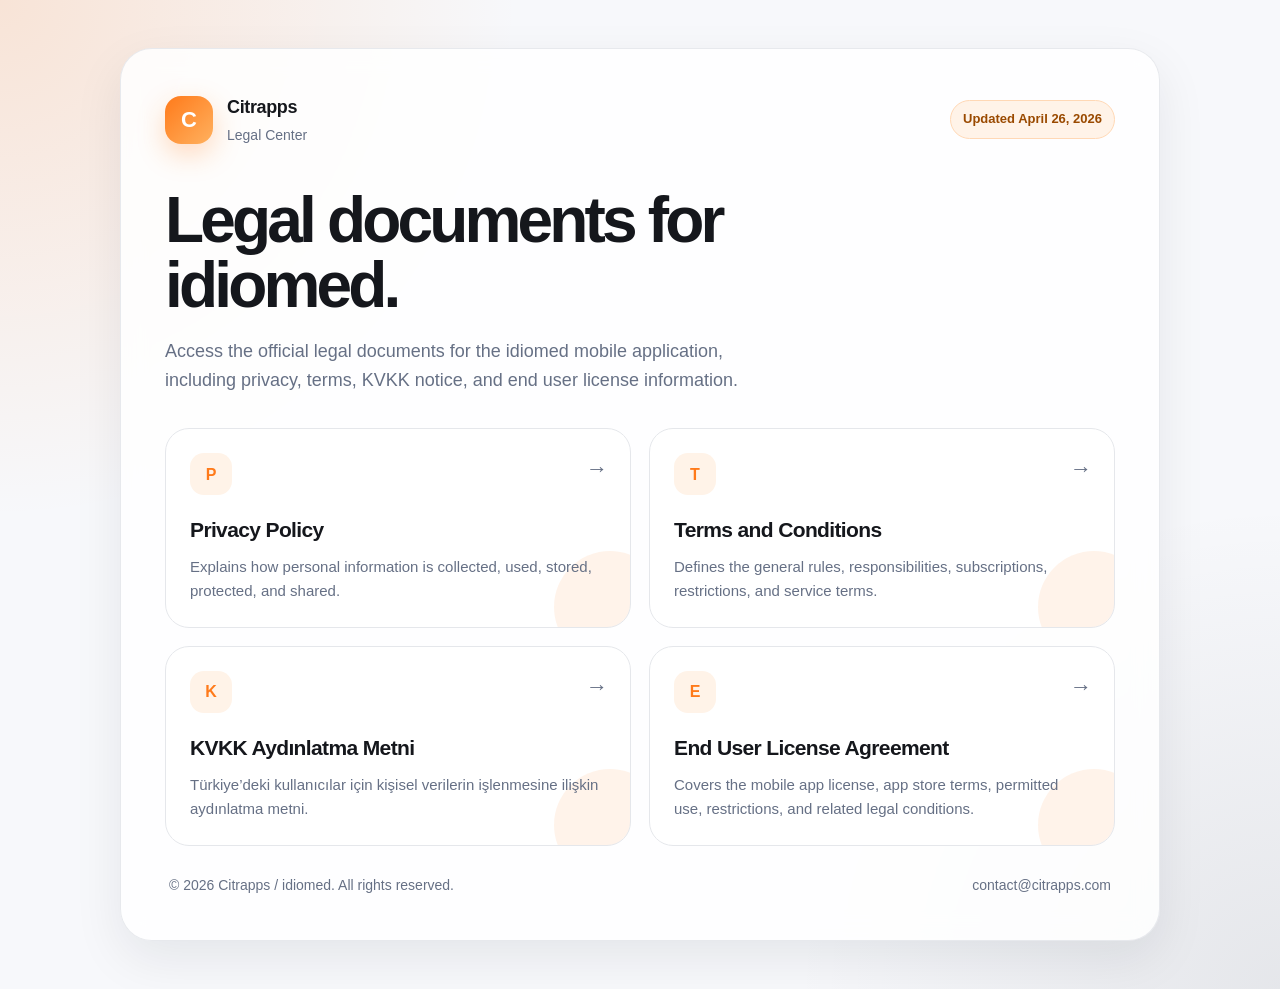
==== index.html @ bafe0f24 "Update index.html" ====
<!DOCTYPE html>
<html lang="tr">
<head>
  <meta charset="UTF-8" />
  <meta name="viewport" content="width=device-width, initial-scale=1.0" />
  <title>Citrapps Legal Center</title>

  <style>
    :root {
      --bg: #f7f8fb;
      --bg-soft: #ffffff;
      --text: #15171c;
      --muted: #667085;
      --border: #e5e7eb;
      --orange: #ff7a1a;
      --orange-soft: #fff3e8;
      --shadow: 0 18px 50px rgba(15, 23, 42, 0.08);
      --radius: 24px;
    }

    * {
      box-sizing: border-box;
    }

    body {
      margin: 0;
      font-family: Inter, -apple-system, BlinkMacSystemFont, "Segoe UI", Arial, sans-serif;
      background:
        radial-gradient(circle at top left, rgba(255, 122, 26, 0.16), transparent 32%),
        radial-gradient(circle at bottom right, rgba(17, 24, 39, 0.08), transparent 30%),
        var(--bg);
      color: var(--text);
      line-height: 1.6;
    }

    .page {
      min-height: 100vh;
      display: flex;
      align-items: center;
      justify-content: center;
      padding: 48px 20px;
    }

    .shell {
      width: 100%;
      max-width: 1040px;
    }

    .hero {
      background: rgba(255, 255, 255, 0.86);
      border: 1px solid rgba(229, 231, 235, 0.9);
      border-radius: 32px;
      padding: 44px;
      box-shadow: var(--shadow);
      backdrop-filter: blur(12px);
    }

    .topbar {
      display: flex;
      align-items: center;
      justify-content: space-between;
      gap: 16px;
      margin-bottom: 42px;
    }

    .brand {
      display: flex;
      align-items: center;
      gap: 14px;
    }

    .logo {
      width: 48px;
      height: 48px;
      border-radius: 16px;
      background: linear-gradient(135deg, #ff7a1a, #ffb15f);
      display: flex;
      align-items: center;
      justify-content: center;
      color: white;
      font-weight: 800;
      font-size: 22px;
      box-shadow: 0 10px 28px rgba(255, 122, 26, 0.28);
    }

    .brand-text strong {
      display: block;
      font-size: 18px;
      letter-spacing: -0.02em;
    }

    .brand-text span {
      display: block;
      font-size: 14px;
      color: var(--muted);
      margin-top: 2px;
    }

    .badge {
      display: inline-flex;
      align-items: center;
      gap: 8px;
      border: 1px solid #ffd8b5;
      background: var(--orange-soft);
      color: #9a4a00;
      padding: 8px 12px;
      border-radius: 999px;
      font-size: 13px;
      font-weight: 600;
      white-space: nowrap;
    }

    .headline {
      max-width: 720px;
      margin-bottom: 34px;
    }

    .headline h1 {
      margin: 0;
      font-size: clamp(36px, 6vw, 64px);
      line-height: 1.02;
      letter-spacing: -0.06em;
    }

    .headline p {
      margin: 18px 0 0;
      color: var(--muted);
      font-size: 18px;
      max-width: 620px;
    }

    .documents {
      display: grid;
      grid-template-columns: repeat(2, minmax(0, 1fr));
      gap: 18px;
      margin-top: 28px;
    }

    .card {
      position: relative;
      display: block;
      min-height: 170px;
      padding: 24px;
      border: 1px solid var(--border);
      border-radius: var(--radius);
      background: var(--bg-soft);
      color: inherit;
      text-decoration: none;
      overflow: hidden;
      transition: transform 0.18s ease, box-shadow 0.18s ease, border-color 0.18s ease;
    }

    .card:hover {
      transform: translateY(-4px);
      box-shadow: 0 16px 38px rgba(15, 23, 42, 0.09);
      border-color: #ffc58f;
    }

    .card::after {
      content: "";
      position: absolute;
      right: -36px;
      bottom: -36px;
      width: 112px;
      height: 112px;
      border-radius: 999px;
      background: rgba(255, 122, 26, 0.09);
    }

    .card-label {
      display: inline-flex;
      align-items: center;
      justify-content: center;
      width: 42px;
      height: 42px;
      border-radius: 14px;
      background: var(--orange-soft);
      color: var(--orange);
      font-weight: 800;
      margin-bottom: 18px;
    }

    .card h2 {
      position: relative;
      margin: 0 0 8px;
      font-size: 21px;
      letter-spacing: -0.03em;
      z-index: 1;
    }

    .card p {
      position: relative;
      margin: 0;
      color: var(--muted);
      font-size: 15px;
      z-index: 1;
    }

    .arrow {
      position: absolute;
      right: 22px;
      top: 22px;
      color: var(--muted);
      font-size: 22px;
      transition: transform 0.18s ease, color 0.18s ease;
    }

    .card:hover .arrow {
      transform: translateX(3px);
      color: var(--orange);
    }

    .footer {
      display: flex;
      justify-content: space-between;
      gap: 16px;
      margin-top: 28px;
      color: var(--muted);
      font-size: 14px;
      padding: 0 4px;
    }

    .footer a {
      color: var(--muted);
      text-decoration: none;
    }

    .footer a:hover {
      color: var(--orange);
    }

    @media (max-width: 760px) {
      .page {
        padding: 24px 14px;
        align-items: flex-start;
      }

      .hero {
        padding: 28px 20px;
        border-radius: 24px;
      }

      .topbar {
        align-items: flex-start;
        flex-direction: column;
        margin-bottom: 34px;
      }

      .documents {
        grid-template-columns: 1fr;
      }

      .card {
        min-height: 150px;
      }

      .footer {
        flex-direction: column;
      }
    }
  </style>
</head>

<body>
  <main class="page">
    <section class="shell">
      <div class="hero">
        <header class="topbar">
          <div class="brand">
            <div class="logo">C</div>
            <div class="brand-text">
              <strong>Citrapps</strong>
              <span>Legal Center</span>
            </div>
          </div>

          <div class="badge">Updated April 26, 2026</div>
        </header>

        <section class="headline">
          <h1>Legal documents for idiomed.</h1>
          <p>
            Access the official legal documents for the idiomed mobile application,
            including privacy, terms, KVKK notice, and end user license information.
          </p>
        </section>

        <section class="documents" aria-label="Legal documents">
          <a class="card" href="privacy.html">
            <span class="arrow">→</span>
            <div class="card-label">P</div>
            <h2>Privacy Policy</h2>
            <p>
              Explains how personal information is collected, used, stored,
              protected, and shared.
            </p>
          </a>

          <a class="card" href="terms.html">
            <span class="arrow">→</span>
            <div class="card-label">T</div>
            <h2>Terms and Conditions</h2>
            <p>
              Defines the general rules, responsibilities, subscriptions,
              restrictions, and service terms.
            </p>
          </a>

          <a class="card" href="kvkk.html">
            <span class="arrow">→</span>
            <div class="card-label">K</div>
            <h2>KVKK Aydınlatma Metni</h2>
            <p>
              Türkiye’deki kullanıcılar için kişisel verilerin işlenmesine ilişkin
              aydınlatma metni.
            </p>
          </a>

          <a class="card" href="eula.html">
            <span class="arrow">→</span>
            <div class="card-label">E</div>
            <h2>End User License Agreement</h2>
            <p>
              Covers the mobile app license, app store terms, permitted use,
              restrictions, and related legal conditions.
            </p>
          </a>
        </section>

        <footer class="footer">
          <span>© 2026 Citrapps / idiomed. All rights reserved.</span>
          <a href="mailto:contact@citrapps.com">contact@citrapps.com</a>
        </footer>
      </div>
    </section>
  </main>
</body>
</html>
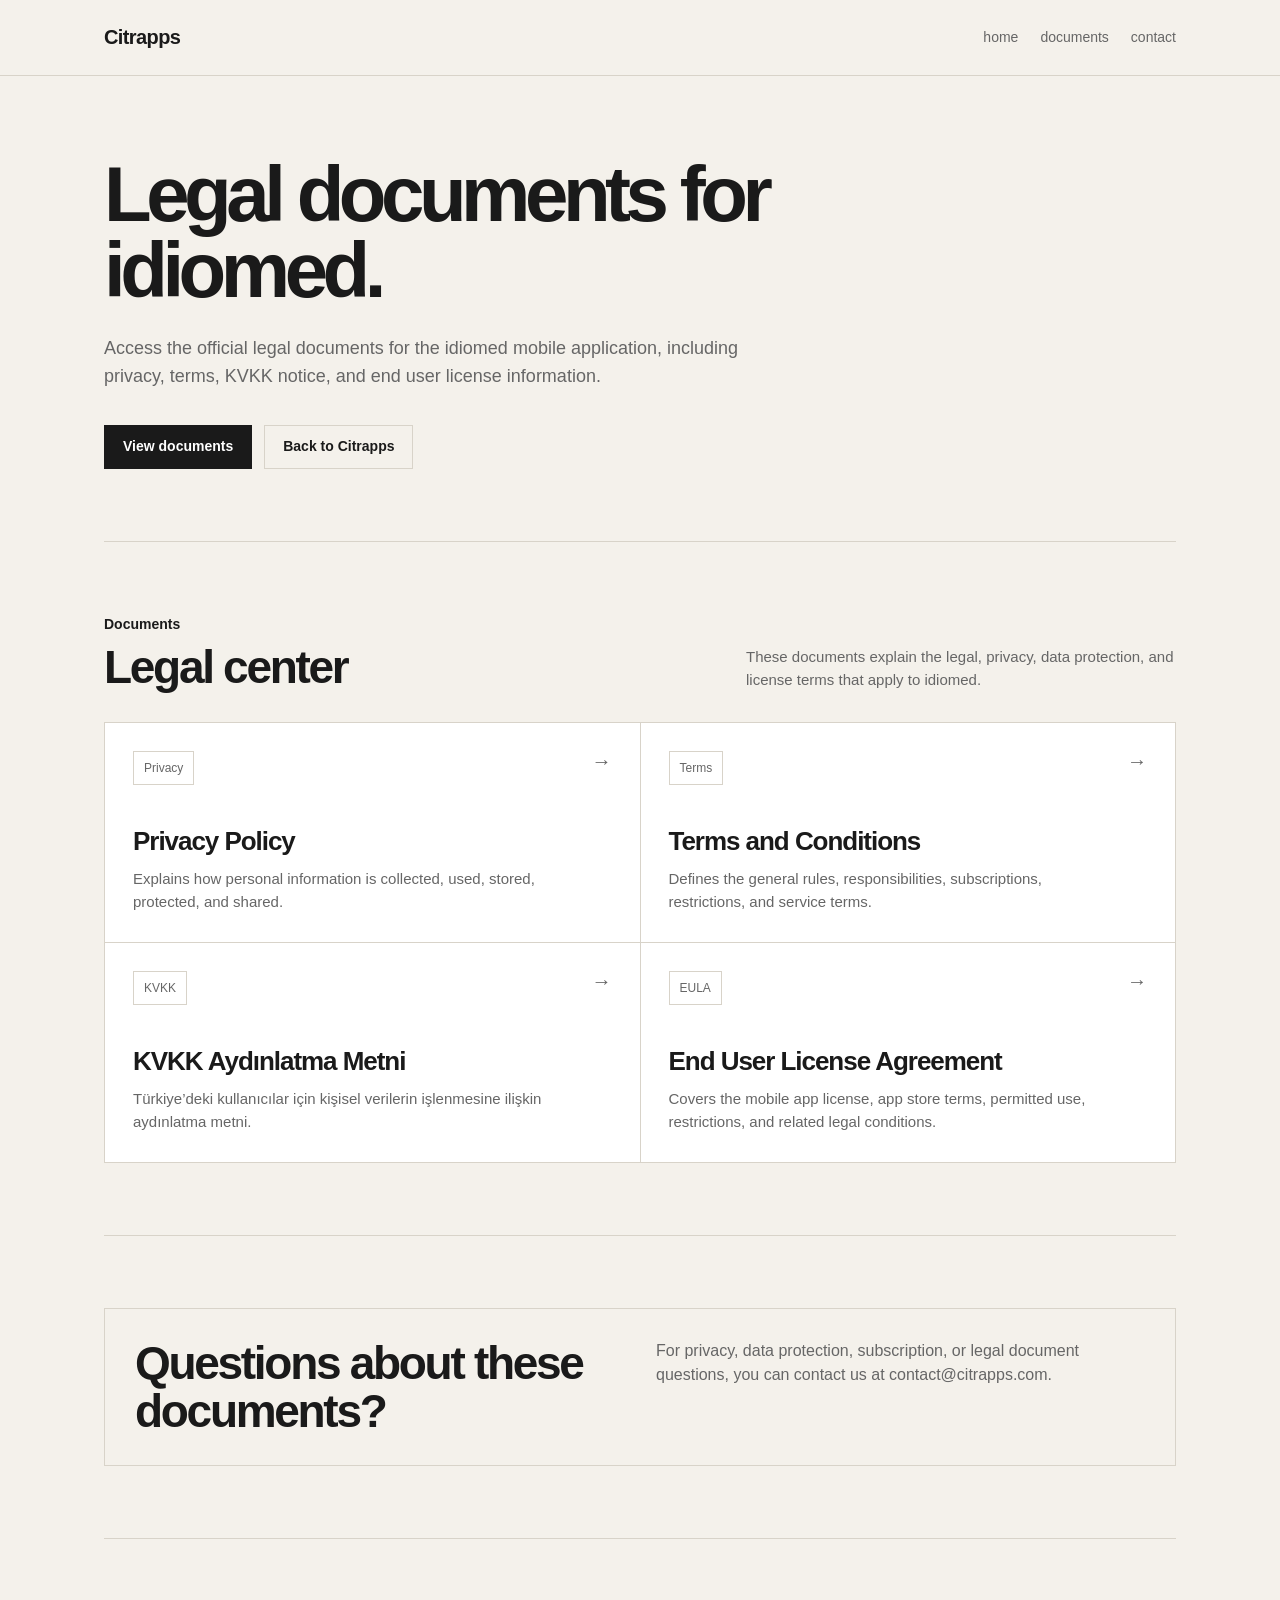
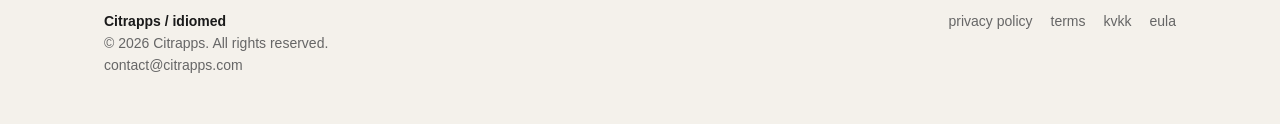
==== commit 6ad2af95: "Update index.html" ====
--- a/index.html
+++ b/index.html
@@ -3,336 +3,473 @@
 <head>
   <meta charset="UTF-8" />
   <meta name="viewport" content="width=device-width, initial-scale=1.0" />
+
   <title>Citrapps Legal Center</title>
+  <meta name="description" content="Legal documents for idiomed by Citrapps." />
 
   <style>
     :root {
-      --bg: #f7f8fb;
-      --bg-soft: #ffffff;
-      --text: #15171c;
-      --muted: #667085;
-      --border: #e5e7eb;
-      --orange: #ff7a1a;
-      --orange-soft: #fff3e8;
-      --shadow: 0 18px 50px rgba(15, 23, 42, 0.08);
-      --radius: 24px;
+      --bg: #f4f1eb;
+      --surface: #ffffff;
+      --text: #1a1a1a;
+      --muted: #666666;
+      --border: #d8d3c9;
+      --accent: #223a63;
+      --max-width: 1120px;
     }
 
     * {
       box-sizing: border-box;
     }
 
+    html {
+      scroll-behavior: smooth;
+    }
+
     body {
       margin: 0;
-      font-family: Inter, -apple-system, BlinkMacSystemFont, "Segoe UI", Arial, sans-serif;
-      background:
-        radial-gradient(circle at top left, rgba(255, 122, 26, 0.16), transparent 32%),
-        radial-gradient(circle at bottom right, rgba(17, 24, 39, 0.08), transparent 30%),
-        var(--bg);
-      color: var(--text);
-      line-height: 1.6;
-    }
-
-    .page {
-      min-height: 100vh;
-      display: flex;
+      background: var(--bg);
+      color: var(--text);
+      font-family: -apple-system, BlinkMacSystemFont, "Segoe UI", Arial, sans-serif;
+      line-height: 1.55;
+    }
+
+    a {
+      color: inherit;
+      text-decoration: none;
+    }
+
+    .site-header {
+      border-bottom: 1px solid var(--border);
+      background: var(--bg);
+    }
+
+    .header-inner {
+      max-width: var(--max-width);
+      margin: 0 auto;
+      padding: 22px 24px;
+      display: flex;
+      justify-content: space-between;
+      align-items: center;
+      gap: 24px;
+    }
+
+    .brand {
+      font-size: 20px;
+      font-weight: 700;
+      letter-spacing: -0.03em;
+    }
+
+    .nav {
+      display: flex;
+      flex-wrap: wrap;
+      gap: 22px;
+      color: var(--muted);
+      font-size: 14px;
+    }
+
+    .nav a:hover,
+    .brand:hover {
+      color: var(--accent);
+    }
+
+    .main {
+      max-width: var(--max-width);
+      margin: 0 auto;
+      padding: 72px 24px 40px;
+    }
+
+    .hero {
+      padding: 8px 0 72px;
+      border-bottom: 1px solid var(--border);
+    }
+
+    .hero h1 {
+      margin: 0;
+      max-width: 800px;
+      font-size: clamp(44px, 7vw, 78px);
+      line-height: 0.98;
+      letter-spacing: -0.07em;
+      font-weight: 750;
+    }
+
+    .hero p {
+      margin: 26px 0 0;
+      max-width: 660px;
+      font-size: 18px;
+      color: var(--muted);
+    }
+
+    .hero-actions {
+      display: flex;
+      flex-wrap: wrap;
+      gap: 12px;
+      margin-top: 34px;
+    }
+
+    .button {
+      display: inline-flex;
       align-items: center;
       justify-content: center;
-      padding: 48px 20px;
-    }
-
-    .shell {
-      width: 100%;
-      max-width: 1040px;
-    }
-
-    .hero {
-      background: rgba(255, 255, 255, 0.86);
-      border: 1px solid rgba(229, 231, 235, 0.9);
-      border-radius: 32px;
-      padding: 44px;
-      box-shadow: var(--shadow);
-      backdrop-filter: blur(12px);
-    }
-
-    .topbar {
-      display: flex;
-      align-items: center;
+      min-height: 44px;
+      padding: 0 18px;
+      border: 1px solid var(--text);
+      background: var(--text);
+      color: #ffffff;
+      font-size: 14px;
+      font-weight: 600;
+    }
+
+    .button.secondary {
+      background: transparent;
+      color: var(--text);
+      border-color: var(--border);
+    }
+
+    .button:hover {
+      background: var(--accent);
+      border-color: var(--accent);
+      color: #ffffff;
+    }
+
+    .button.secondary:hover {
+      background: var(--surface);
+      border-color: var(--text);
+      color: var(--text);
+    }
+
+    .section {
+      padding: 72px 0;
+      border-bottom: 1px solid var(--border);
+    }
+
+    .section-head {
+      display: flex;
       justify-content: space-between;
-      gap: 16px;
-      margin-bottom: 42px;
-    }
-
-    .brand {
-      display: flex;
-      align-items: center;
-      gap: 14px;
-    }
-
-    .logo {
-      width: 48px;
-      height: 48px;
-      border-radius: 16px;
-      background: linear-gradient(135deg, #ff7a1a, #ffb15f);
-      display: flex;
-      align-items: center;
-      justify-content: center;
-      color: white;
-      font-weight: 800;
-      font-size: 22px;
-      box-shadow: 0 10px 28px rgba(255, 122, 26, 0.28);
-    }
-
-    .brand-text strong {
-      display: block;
-      font-size: 18px;
-      letter-spacing: -0.02em;
-    }
-
-    .brand-text span {
-      display: block;
+      align-items: end;
+      gap: 24px;
+      margin-bottom: 30px;
+    }
+
+    .section-label {
       font-size: 14px;
-      color: var(--muted);
-      margin-top: 2px;
-    }
-
-    .badge {
-      display: inline-flex;
-      align-items: center;
-      gap: 8px;
-      border: 1px solid #ffd8b5;
-      background: var(--orange-soft);
-      color: #9a4a00;
-      padding: 8px 12px;
-      border-radius: 999px;
-      font-size: 13px;
-      font-weight: 600;
-      white-space: nowrap;
-    }
-
-    .headline {
-      max-width: 720px;
-      margin-bottom: 34px;
-    }
-
-    .headline h1 {
+      font-weight: 700;
+      color: var(--text);
+      margin-bottom: 8px;
+    }
+
+    h2 {
       margin: 0;
-      font-size: clamp(36px, 6vw, 64px);
-      line-height: 1.02;
-      letter-spacing: -0.06em;
-    }
-
-    .headline p {
-      margin: 18px 0 0;
-      color: var(--muted);
-      font-size: 18px;
-      max-width: 620px;
+      font-size: clamp(30px, 4vw, 46px);
+      line-height: 1.05;
+      letter-spacing: -0.05em;
+    }
+
+    .section-note {
+      max-width: 430px;
+      color: var(--muted);
+      font-size: 15px;
     }
 
     .documents {
       display: grid;
       grid-template-columns: repeat(2, minmax(0, 1fr));
+      border-top: 1px solid var(--border);
+      border-left: 1px solid var(--border);
+      background: var(--surface);
+    }
+
+    .document-card {
+      min-height: 220px;
+      padding: 28px;
+      border-right: 1px solid var(--border);
+      border-bottom: 1px solid var(--border);
+      display: flex;
+      flex-direction: column;
+      justify-content: space-between;
+      gap: 32px;
+      transition: background 0.15s ease, color 0.15s ease;
+    }
+
+    .document-card:hover {
+      background: #f8f6f1;
+    }
+
+    .document-top {
+      display: flex;
+      justify-content: space-between;
+      align-items: flex-start;
+      gap: 24px;
+    }
+
+    .document-label {
+      width: fit-content;
+      padding: 7px 10px;
+      border: 1px solid var(--border);
+      color: var(--muted);
+      font-size: 12px;
+    }
+
+    .document-arrow {
+      color: var(--muted);
+      font-size: 20px;
+      line-height: 1;
+    }
+
+    .document-card:hover .document-arrow {
+      color: var(--accent);
+    }
+
+    .document-card h3 {
+      margin: 0 0 12px;
+      font-size: 26px;
+      line-height: 1.05;
+      letter-spacing: -0.04em;
+    }
+
+    .document-card p {
+      margin: 0;
+      color: var(--muted);
+      font-size: 15px;
+      max-width: 430px;
+    }
+
+    .simple-box {
+      display: grid;
+      grid-template-columns: 1fr 1fr;
+      gap: 32px;
+      padding: 30px;
+      border: 1px solid var(--border);
+      background: transparent;
+    }
+
+    .simple-box p {
+      margin: 0;
+      color: var(--muted);
+      font-size: 16px;
+    }
+
+    .footer {
+      max-width: var(--max-width);
+      margin: 0 auto;
+      padding: 32px 24px 48px;
+      display: flex;
+      justify-content: space-between;
+      gap: 24px;
+      color: var(--muted);
+      font-size: 14px;
+    }
+
+    .footer-left strong {
+      color: var(--text);
+    }
+
+    .footer-links {
+      display: flex;
+      flex-wrap: wrap;
       gap: 18px;
-      margin-top: 28px;
-    }
-
-    .card {
-      position: relative;
-      display: block;
-      min-height: 170px;
-      padding: 24px;
-      border: 1px solid var(--border);
-      border-radius: var(--radius);
-      background: var(--bg-soft);
-      color: inherit;
-      text-decoration: none;
-      overflow: hidden;
-      transition: transform 0.18s ease, box-shadow 0.18s ease, border-color 0.18s ease;
-    }
-
-    .card:hover {
-      transform: translateY(-4px);
-      box-shadow: 0 16px 38px rgba(15, 23, 42, 0.09);
-      border-color: #ffc58f;
-    }
-
-    .card::after {
-      content: "";
-      position: absolute;
-      right: -36px;
-      bottom: -36px;
-      width: 112px;
-      height: 112px;
-      border-radius: 999px;
-      background: rgba(255, 122, 26, 0.09);
-    }
-
-    .card-label {
-      display: inline-flex;
-      align-items: center;
-      justify-content: center;
-      width: 42px;
-      height: 42px;
-      border-radius: 14px;
-      background: var(--orange-soft);
-      color: var(--orange);
-      font-weight: 800;
-      margin-bottom: 18px;
-    }
-
-    .card h2 {
-      position: relative;
-      margin: 0 0 8px;
-      font-size: 21px;
-      letter-spacing: -0.03em;
-      z-index: 1;
-    }
-
-    .card p {
-      position: relative;
-      margin: 0;
-      color: var(--muted);
-      font-size: 15px;
-      z-index: 1;
-    }
-
-    .arrow {
-      position: absolute;
-      right: 22px;
-      top: 22px;
-      color: var(--muted);
-      font-size: 22px;
-      transition: transform 0.18s ease, color 0.18s ease;
-    }
-
-    .card:hover .arrow {
-      transform: translateX(3px);
-      color: var(--orange);
-    }
-
-    .footer {
-      display: flex;
-      justify-content: space-between;
-      gap: 16px;
-      margin-top: 28px;
-      color: var(--muted);
-      font-size: 14px;
-      padding: 0 4px;
-    }
-
-    .footer a {
-      color: var(--muted);
-      text-decoration: none;
+      justify-content: flex-end;
     }
 
     .footer a:hover {
-      color: var(--orange);
-    }
-
-    @media (max-width: 760px) {
-      .page {
-        padding: 24px 14px;
+      color: var(--text);
+    }
+
+    @media (max-width: 900px) {
+      .header-inner {
+        flex-direction: column;
         align-items: flex-start;
       }
 
-      .hero {
-        padding: 28px 20px;
-        border-radius: 24px;
-      }
-
-      .topbar {
+      .section-head {
+        flex-direction: column;
         align-items: flex-start;
-        flex-direction: column;
-        margin-bottom: 34px;
       }
 
       .documents {
         grid-template-columns: 1fr;
       }
 
-      .card {
-        min-height: 150px;
+      .simple-box {
+        grid-template-columns: 1fr;
       }
 
       .footer {
         flex-direction: column;
       }
+
+      .footer-links {
+        justify-content: flex-start;
+      }
+    }
+
+    @media (max-width: 560px) {
+      .main,
+      .header-inner,
+      .footer {
+        padding-left: 18px;
+        padding-right: 18px;
+      }
+
+      .hero {
+        padding-bottom: 56px;
+      }
+
+      .hero h1 {
+        font-size: 46px;
+      }
+
+      .hero p {
+        font-size: 16px;
+      }
+
+      .hero-actions {
+        flex-direction: column;
+      }
+
+      .button {
+        width: 100%;
+      }
+
+      .document-card {
+        min-height: 190px;
+        padding: 22px;
+      }
     }
   </style>
 </head>
 
 <body>
-  <main class="page">
-    <section class="shell">
-      <div class="hero">
-        <header class="topbar">
-          <div class="brand">
-            <div class="logo">C</div>
-            <div class="brand-text">
-              <strong>Citrapps</strong>
-              <span>Legal Center</span>
-            </div>
-          </div>
-
-          <div class="badge">Updated April 26, 2026</div>
-        </header>
-
-        <section class="headline">
-          <h1>Legal documents for idiomed.</h1>
-          <p>
-            Access the official legal documents for the idiomed mobile application,
-            including privacy, terms, KVKK notice, and end user license information.
-          </p>
-        </section>
-
-        <section class="documents" aria-label="Legal documents">
-          <a class="card" href="privacy.html">
-            <span class="arrow">→</span>
-            <div class="card-label">P</div>
-            <h2>Privacy Policy</h2>
+  <header class="site-header">
+    <div class="header-inner">
+      <a class="brand" href="https://citrapps.com/">Citrapps</a>
+
+      <nav class="nav" aria-label="Main navigation">
+        <a href="https://citrapps.com/">home</a>
+        <a href="#documents">documents</a>
+        <a href="mailto:contact@citrapps.com">contact</a>
+      </nav>
+    </div>
+  </header>
+
+  <main class="main">
+    <section class="hero">
+      <h1>Legal documents for idiomed.</h1>
+
+      <p>
+        Access the official legal documents for the idiomed mobile application,
+        including privacy, terms, KVKK notice, and end user license information.
+      </p>
+
+      <div class="hero-actions">
+        <a class="button" href="#documents">View documents</a>
+        <a class="button secondary" href="https://citrapps.com/">Back to Citrapps</a>
+      </div>
+    </section>
+
+    <section class="section" id="documents">
+      <div class="section-head">
+        <div>
+          <div class="section-label">Documents</div>
+          <h2>Legal center</h2>
+        </div>
+
+        <div class="section-note">
+          These documents explain the legal, privacy, data protection, and license
+          terms that apply to idiomed.
+        </div>
+      </div>
+
+      <div class="documents" aria-label="Legal documents">
+        <a class="document-card" href="privacy.html">
+          <div class="document-top">
+            <span class="document-label">Privacy</span>
+            <span class="document-arrow">→</span>
+          </div>
+
+          <div>
+            <h3>Privacy Policy</h3>
             <p>
               Explains how personal information is collected, used, stored,
               protected, and shared.
             </p>
-          </a>
-
-          <a class="card" href="terms.html">
-            <span class="arrow">→</span>
-            <div class="card-label">T</div>
-            <h2>Terms and Conditions</h2>
+          </div>
+        </a>
+
+        <a class="document-card" href="terms.html">
+          <div class="document-top">
+            <span class="document-label">Terms</span>
+            <span class="document-arrow">→</span>
+          </div>
+
+          <div>
+            <h3>Terms and Conditions</h3>
             <p>
               Defines the general rules, responsibilities, subscriptions,
               restrictions, and service terms.
             </p>
-          </a>
-
-          <a class="card" href="kvkk.html">
-            <span class="arrow">→</span>
-            <div class="card-label">K</div>
-            <h2>KVKK Aydınlatma Metni</h2>
+          </div>
+        </a>
+
+        <a class="document-card" href="kvkk.html">
+          <div class="document-top">
+            <span class="document-label">KVKK</span>
+            <span class="document-arrow">→</span>
+          </div>
+
+          <div>
+            <h3>KVKK Aydınlatma Metni</h3>
             <p>
               Türkiye’deki kullanıcılar için kişisel verilerin işlenmesine ilişkin
               aydınlatma metni.
             </p>
-          </a>
-
-          <a class="card" href="eula.html">
-            <span class="arrow">→</span>
-            <div class="card-label">E</div>
-            <h2>End User License Agreement</h2>
+          </div>
+        </a>
+
+        <a class="document-card" href="eula.html">
+          <div class="document-top">
+            <span class="document-label">EULA</span>
+            <span class="document-arrow">→</span>
+          </div>
+
+          <div>
+            <h3>End User License Agreement</h3>
             <p>
               Covers the mobile app license, app store terms, permitted use,
               restrictions, and related legal conditions.
             </p>
-          </a>
-        </section>
-
-        <footer class="footer">
-          <span>© 2026 Citrapps / idiomed. All rights reserved.</span>
-          <a href="mailto:contact@citrapps.com">contact@citrapps.com</a>
-        </footer>
+          </div>
+        </a>
+      </div>
+    </section>
+
+    <section class="section">
+      <div class="simple-box">
+        <div>
+          <h2>Questions about these documents?</h2>
+        </div>
+
+        <p>
+          For privacy, data protection, subscription, or legal document questions,
+          you can contact us at contact@citrapps.com.
+        </p>
       </div>
     </section>
   </main>
+
+  <footer class="footer">
+    <div class="footer-left">
+      <strong>Citrapps / idiomed</strong><br />
+      © 2026 Citrapps. All rights reserved.<br />
+      <a href="mailto:contact@citrapps.com">contact@citrapps.com</a>
+    </div>
+
+    <div class="footer-links">
+      <a href="privacy.html">privacy policy</a>
+      <a href="terms.html">terms</a>
+      <a href="kvkk.html">kvkk</a>
+      <a href="eula.html">eula</a>
+    </div>
+  </footer>
 </body>
 </html>
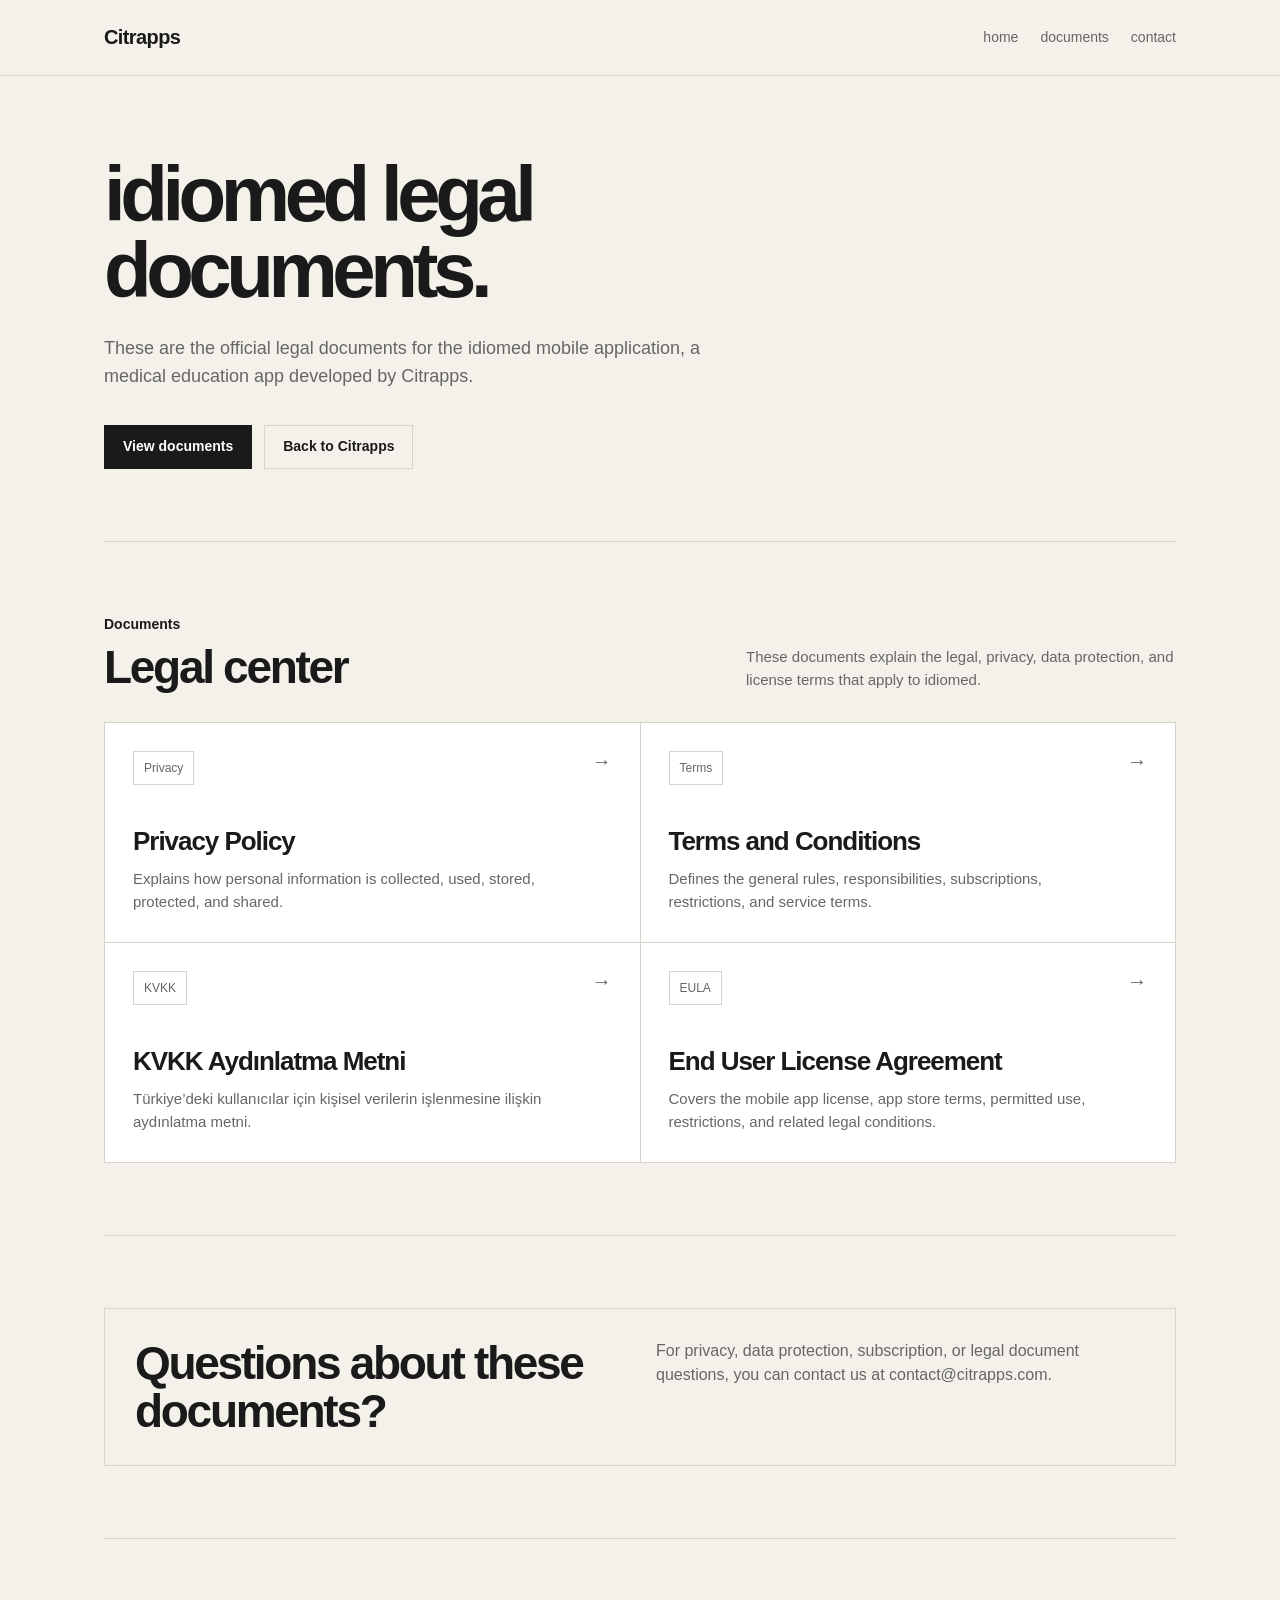
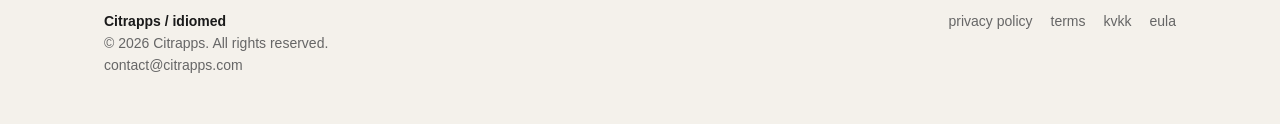
==== commit 03fedd77: "Update index.html" ====
--- a/index.html
+++ b/index.html
@@ -4,7 +4,7 @@
   <meta charset="UTF-8" />
   <meta name="viewport" content="width=device-width, initial-scale=1.0" />
 
-  <title>Citrapps Legal Center</title>
+  <title>idiomed Legal Documents | Citrapps</title>
   <meta name="description" content="Legal documents for idiomed by Citrapps." />
 
   <style>
@@ -354,12 +354,12 @@
 
   <main class="main">
     <section class="hero">
-      <h1>Legal documents for idiomed.</h1>
+      <h1>idiomed legal documents.</h1>
 
       <p>
-        Access the official legal documents for the idiomed mobile application,
-        including privacy, terms, KVKK notice, and end user license information.
-      </p>
+  These are the official legal documents for the idiomed mobile application,
+  a medical education app developed by Citrapps.
+</p>
 
       <div class="hero-actions">
         <a class="button" href="#documents">View documents</a>
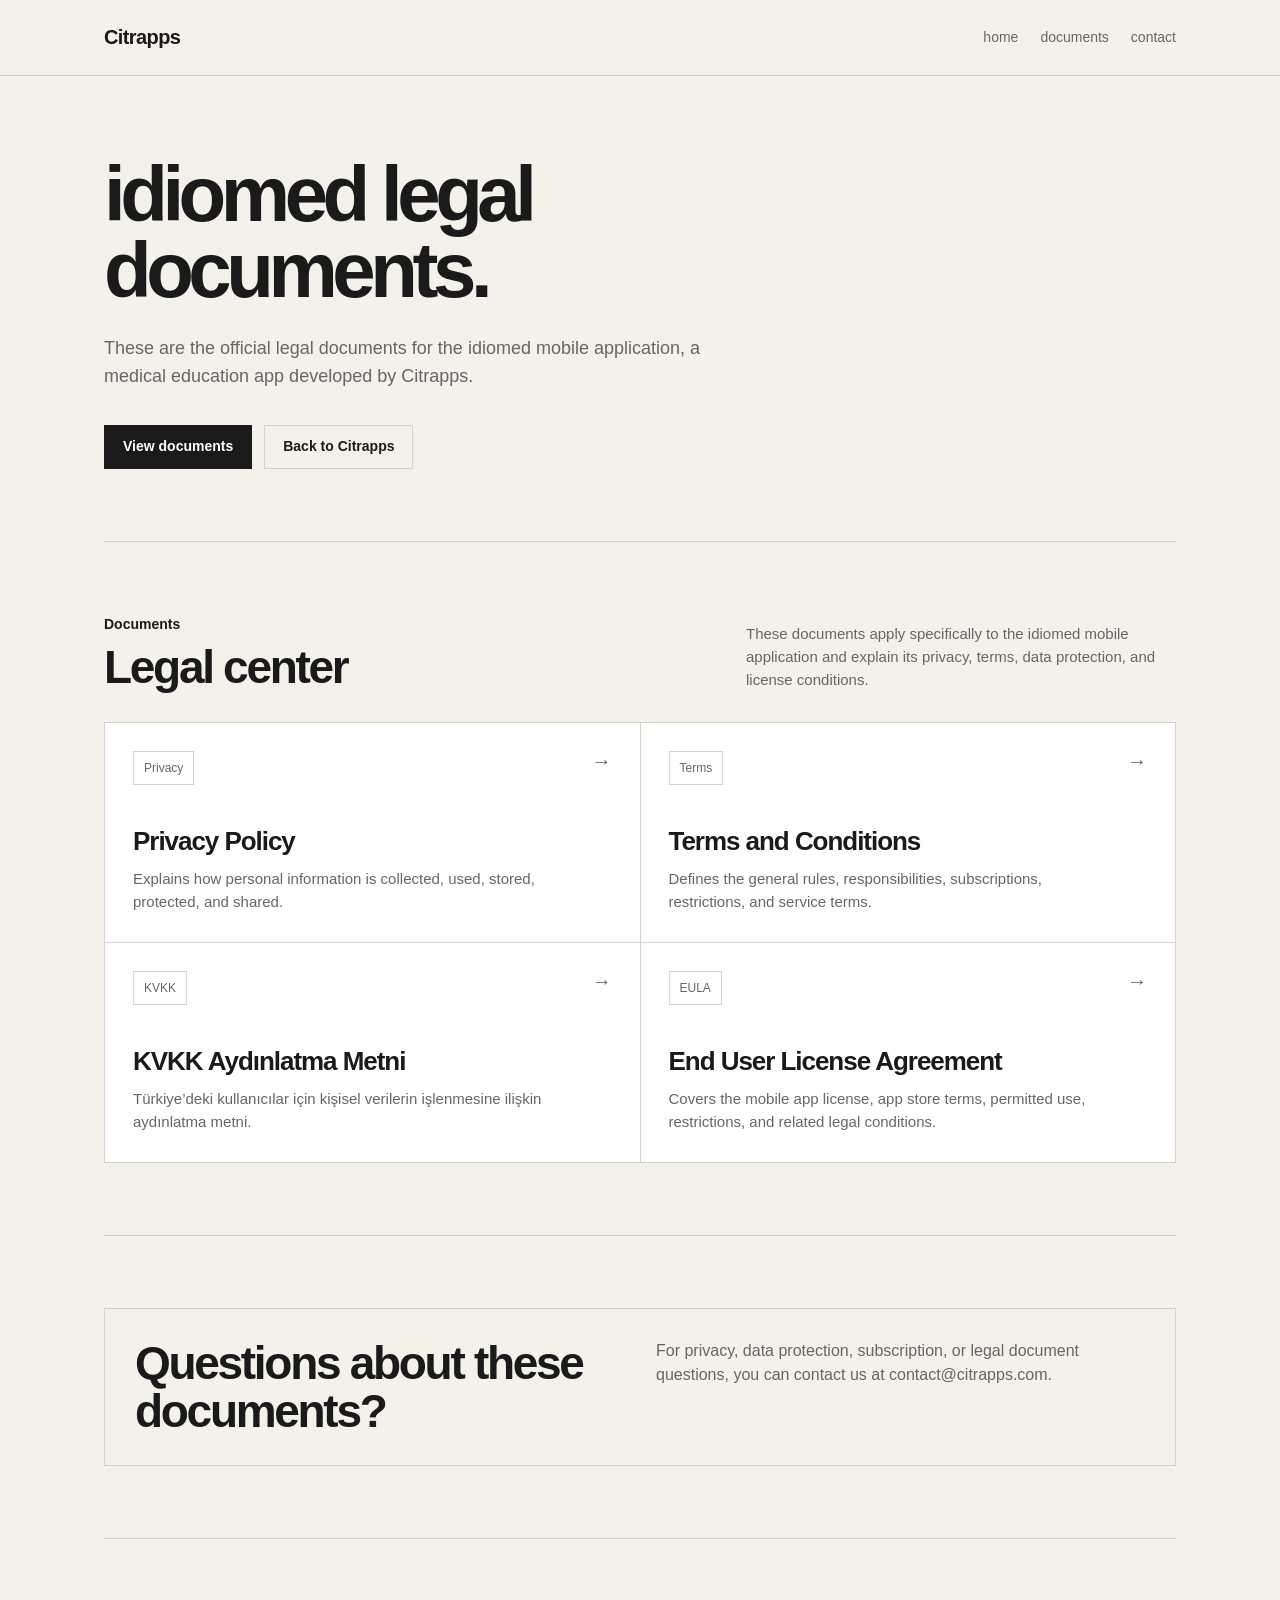
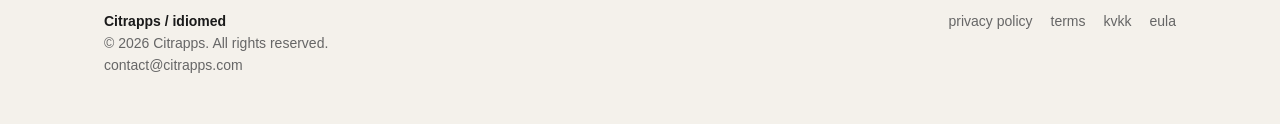
==== commit bb299cd7: "Update index.html" ====
--- a/index.html
+++ b/index.html
@@ -375,9 +375,9 @@
         </div>
 
         <div class="section-note">
-          These documents explain the legal, privacy, data protection, and license
-          terms that apply to idiomed.
-        </div>
+  These documents apply specifically to the idiomed mobile application and
+  explain its privacy, terms, data protection, and license conditions.
+</div>
       </div>
 
       <div class="documents" aria-label="Legal documents">
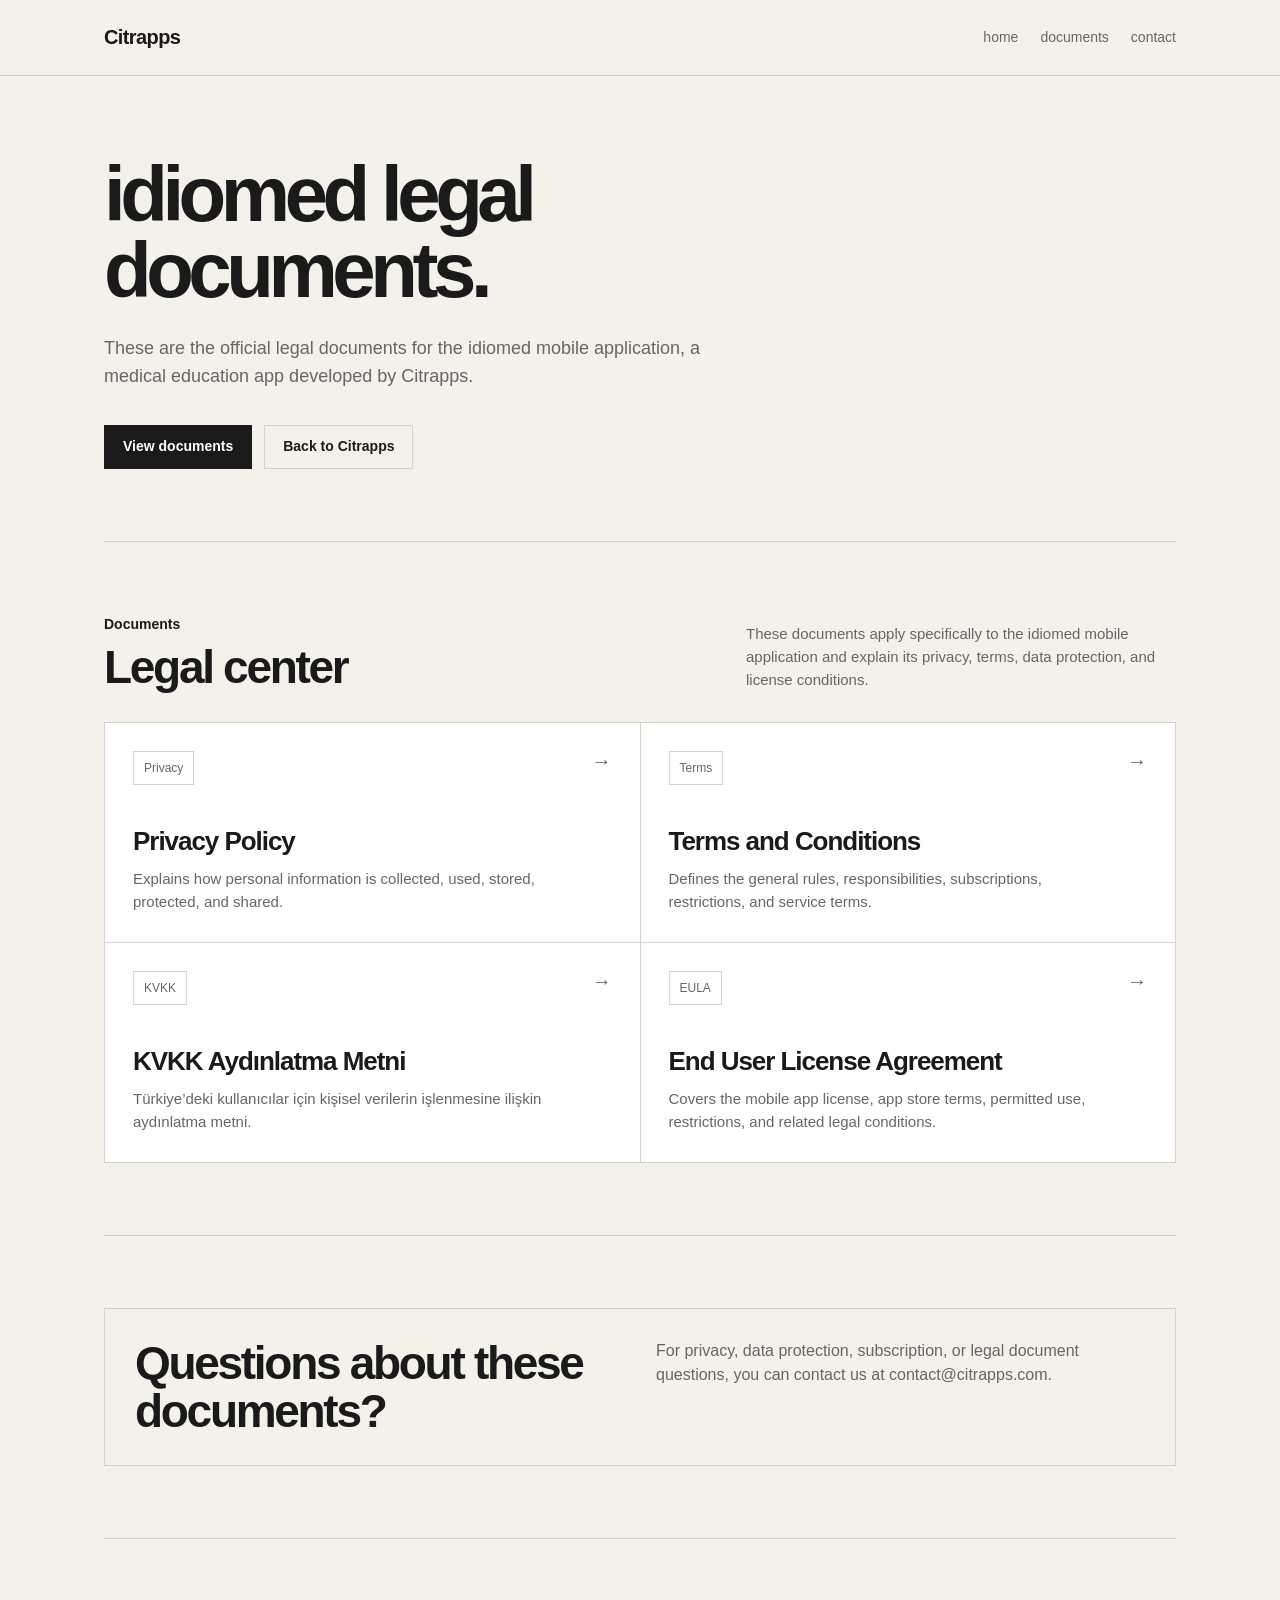
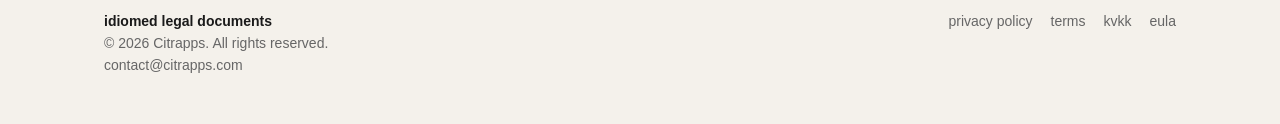
==== commit f5a7d280: "Update index.html" ====
--- a/index.html
+++ b/index.html
@@ -459,7 +459,7 @@
 
   <footer class="footer">
     <div class="footer-left">
-      <strong>Citrapps / idiomed</strong><br />
+      <strong>idiomed legal documents</strong><br />
       © 2026 Citrapps. All rights reserved.<br />
       <a href="mailto:contact@citrapps.com">contact@citrapps.com</a>
     </div>
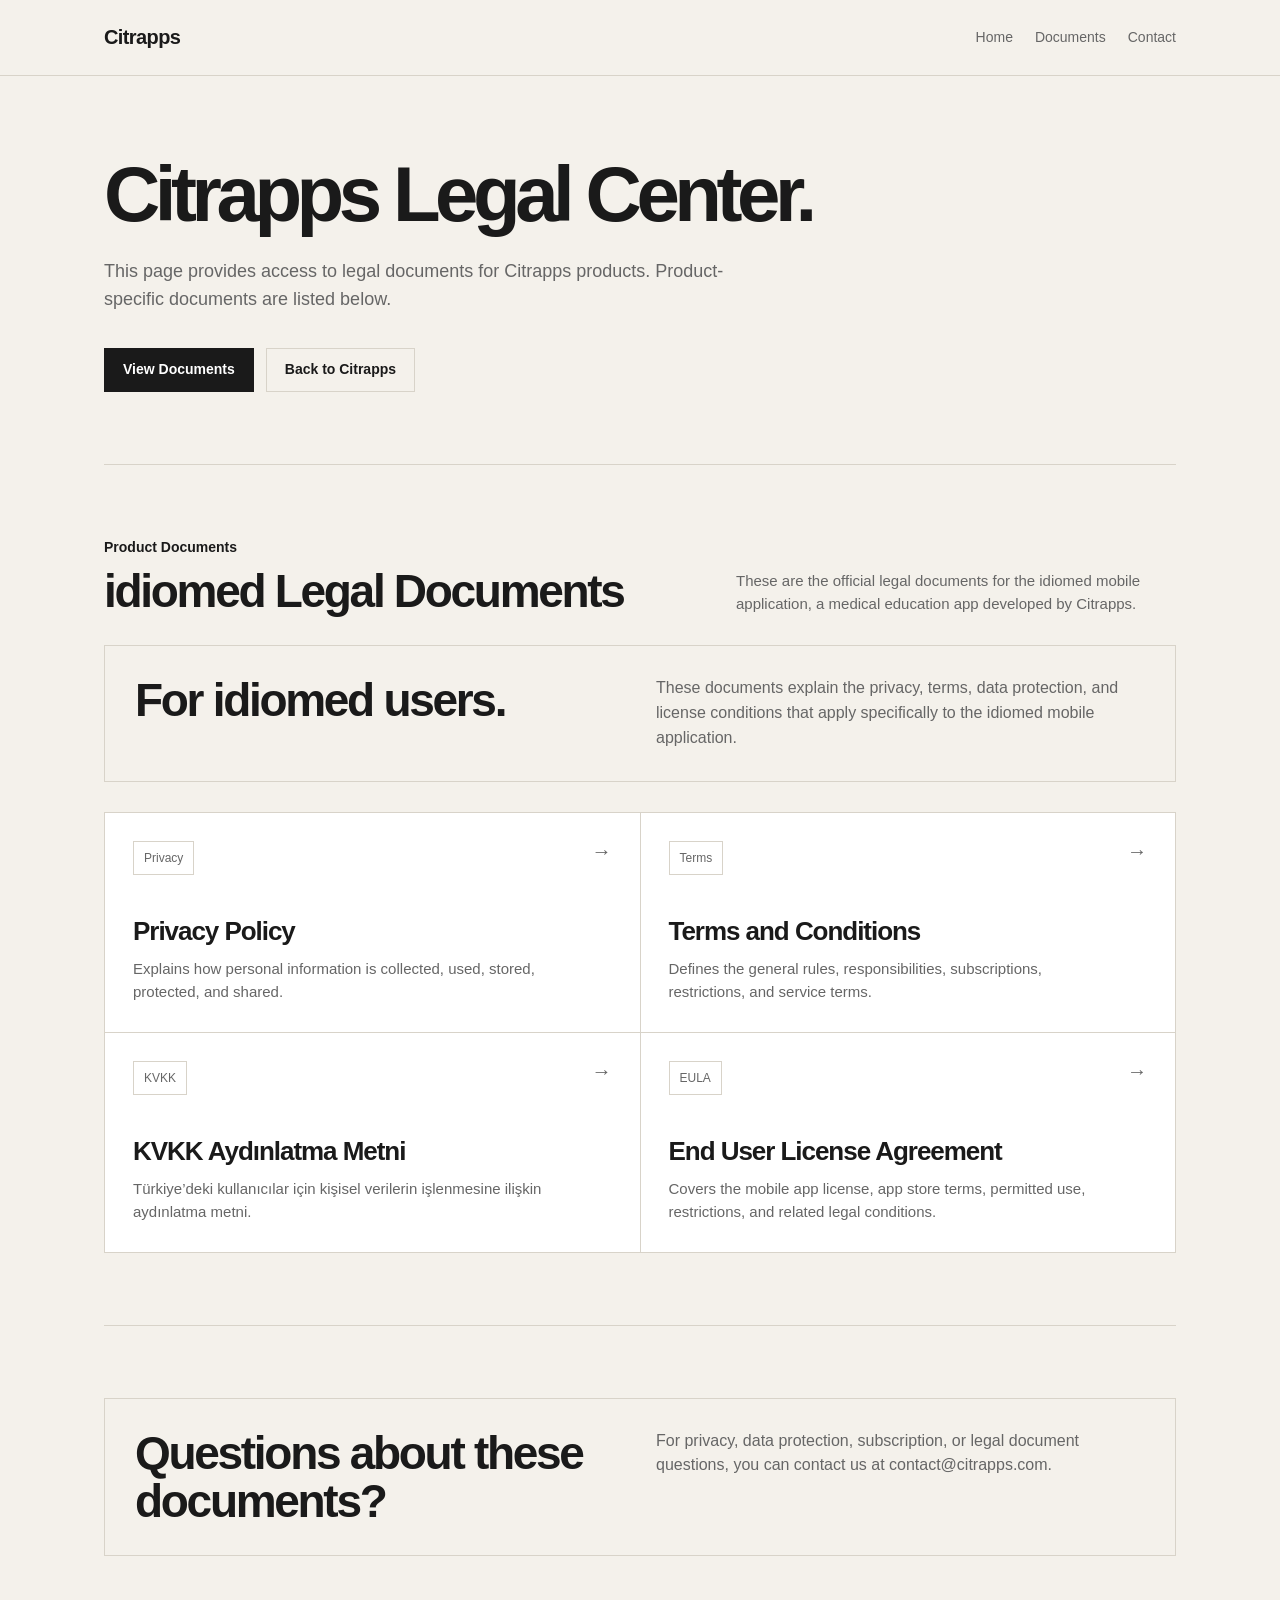
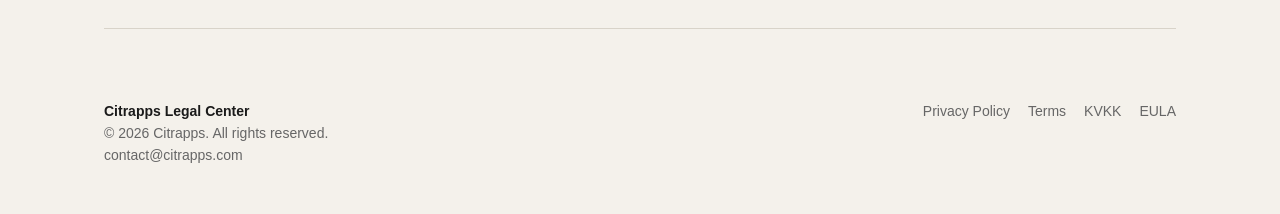
==== commit 58b12cd5: "Update index.html" ====
--- a/index.html
+++ b/index.html
@@ -4,8 +4,8 @@
   <meta charset="UTF-8" />
   <meta name="viewport" content="width=device-width, initial-scale=1.0" />
 
-  <title>idiomed Legal Documents | Citrapps</title>
-  <meta name="description" content="Legal documents for idiomed by Citrapps." />
+  <title>Citrapps Legal Center</title>
+  <meta name="description" content="Legal center for Citrapps products." />
 
   <style>
     :root {
@@ -68,8 +68,8 @@
       font-size: 14px;
     }
 
-    .nav a:hover,
-    .brand:hover {
+    .brand:hover,
+    .nav a:hover {
       color: var(--accent);
     }
 
@@ -86,7 +86,7 @@
 
     .hero h1 {
       margin: 0;
-      max-width: 800px;
+      max-width: 820px;
       font-size: clamp(44px, 7vw, 78px);
       line-height: 0.98;
       letter-spacing: -0.07em;
@@ -166,9 +166,25 @@
     }
 
     .section-note {
-      max-width: 430px;
+      max-width: 440px;
       color: var(--muted);
       font-size: 15px;
+    }
+
+    .product-box {
+      border: 1px solid var(--border);
+      background: transparent;
+      padding: 30px;
+      margin-bottom: 30px;
+      display: grid;
+      grid-template-columns: 1fr 1fr;
+      gap: 32px;
+    }
+
+    .product-box p {
+      margin: 0;
+      color: var(--muted);
+      font-size: 16px;
     }
 
     .documents {
@@ -188,7 +204,7 @@
       flex-direction: column;
       justify-content: space-between;
       gap: 32px;
-      transition: background 0.15s ease, color 0.15s ease;
+      transition: background 0.15s ease;
     }
 
     .document-card:hover {
@@ -286,11 +302,12 @@
         align-items: flex-start;
       }
 
+      .product-box,
+      .simple-box {
+        grid-template-columns: 1fr;
+      }
+
       .documents {
-        grid-template-columns: 1fr;
-      }
-
-      .simple-box {
         grid-template-columns: 1fr;
       }
 
@@ -345,42 +362,54 @@
       <a class="brand" href="https://citrapps.com/">Citrapps</a>
 
       <nav class="nav" aria-label="Main navigation">
-        <a href="https://citrapps.com/">home</a>
-        <a href="#documents">documents</a>
-        <a href="mailto:contact@citrapps.com">contact</a>
+        <a href="https://citrapps.com/">Home</a>
+        <a href="#idiomed-documents">Documents</a>
+        <a href="mailto:contact@citrapps.com">Contact</a>
       </nav>
     </div>
   </header>
 
   <main class="main">
     <section class="hero">
-      <h1>idiomed legal documents.</h1>
+      <h1>Citrapps Legal Center.</h1>
 
       <p>
-  These are the official legal documents for the idiomed mobile application,
-  a medical education app developed by Citrapps.
-</p>
+        This page provides access to legal documents for Citrapps products.
+        Product-specific documents are listed below.
+      </p>
 
       <div class="hero-actions">
-        <a class="button" href="#documents">View documents</a>
+        <a class="button" href="#idiomed-documents">View Documents</a>
         <a class="button secondary" href="https://citrapps.com/">Back to Citrapps</a>
       </div>
     </section>
 
-    <section class="section" id="documents">
+    <section class="section" id="idiomed-documents">
       <div class="section-head">
         <div>
-          <div class="section-label">Documents</div>
-          <h2>Legal center</h2>
+          <div class="section-label">Product Documents</div>
+          <h2>idiomed Legal Documents</h2>
         </div>
 
         <div class="section-note">
-  These documents apply specifically to the idiomed mobile application and
-  explain its privacy, terms, data protection, and license conditions.
-</div>
+          These are the official legal documents for the idiomed mobile
+          application, a medical education app developed by Citrapps.
+        </div>
       </div>
 
-      <div class="documents" aria-label="Legal documents">
+      <div class="product-box">
+        <div>
+          <h2>For idiomed users.</h2>
+        </div>
+
+        <p>
+          These documents explain the privacy, terms, data protection, and
+          license conditions that apply specifically to the idiomed mobile
+          application.
+        </p>
+      </div>
+
+      <div class="documents" aria-label="idiomed legal documents">
         <a class="document-card" href="privacy.html">
           <div class="document-top">
             <span class="document-label">Privacy</span>
@@ -420,8 +449,8 @@
           <div>
             <h3>KVKK Aydınlatma Metni</h3>
             <p>
-              Türkiye’deki kullanıcılar için kişisel verilerin işlenmesine ilişkin
-              aydınlatma metni.
+              Türkiye’deki kullanıcılar için kişisel verilerin işlenmesine
+              ilişkin aydınlatma metni.
             </p>
           </div>
         </a>
@@ -459,16 +488,16 @@
 
   <footer class="footer">
     <div class="footer-left">
-      <strong>idiomed legal documents</strong><br />
+      <strong>Citrapps Legal Center</strong><br />
       © 2026 Citrapps. All rights reserved.<br />
       <a href="mailto:contact@citrapps.com">contact@citrapps.com</a>
     </div>
 
     <div class="footer-links">
-      <a href="privacy.html">privacy policy</a>
-      <a href="terms.html">terms</a>
-      <a href="kvkk.html">kvkk</a>
-      <a href="eula.html">eula</a>
+      <a href="privacy.html">Privacy Policy</a>
+      <a href="terms.html">Terms</a>
+      <a href="kvkk.html">KVKK</a>
+      <a href="eula.html">EULA</a>
     </div>
   </footer>
 </body>
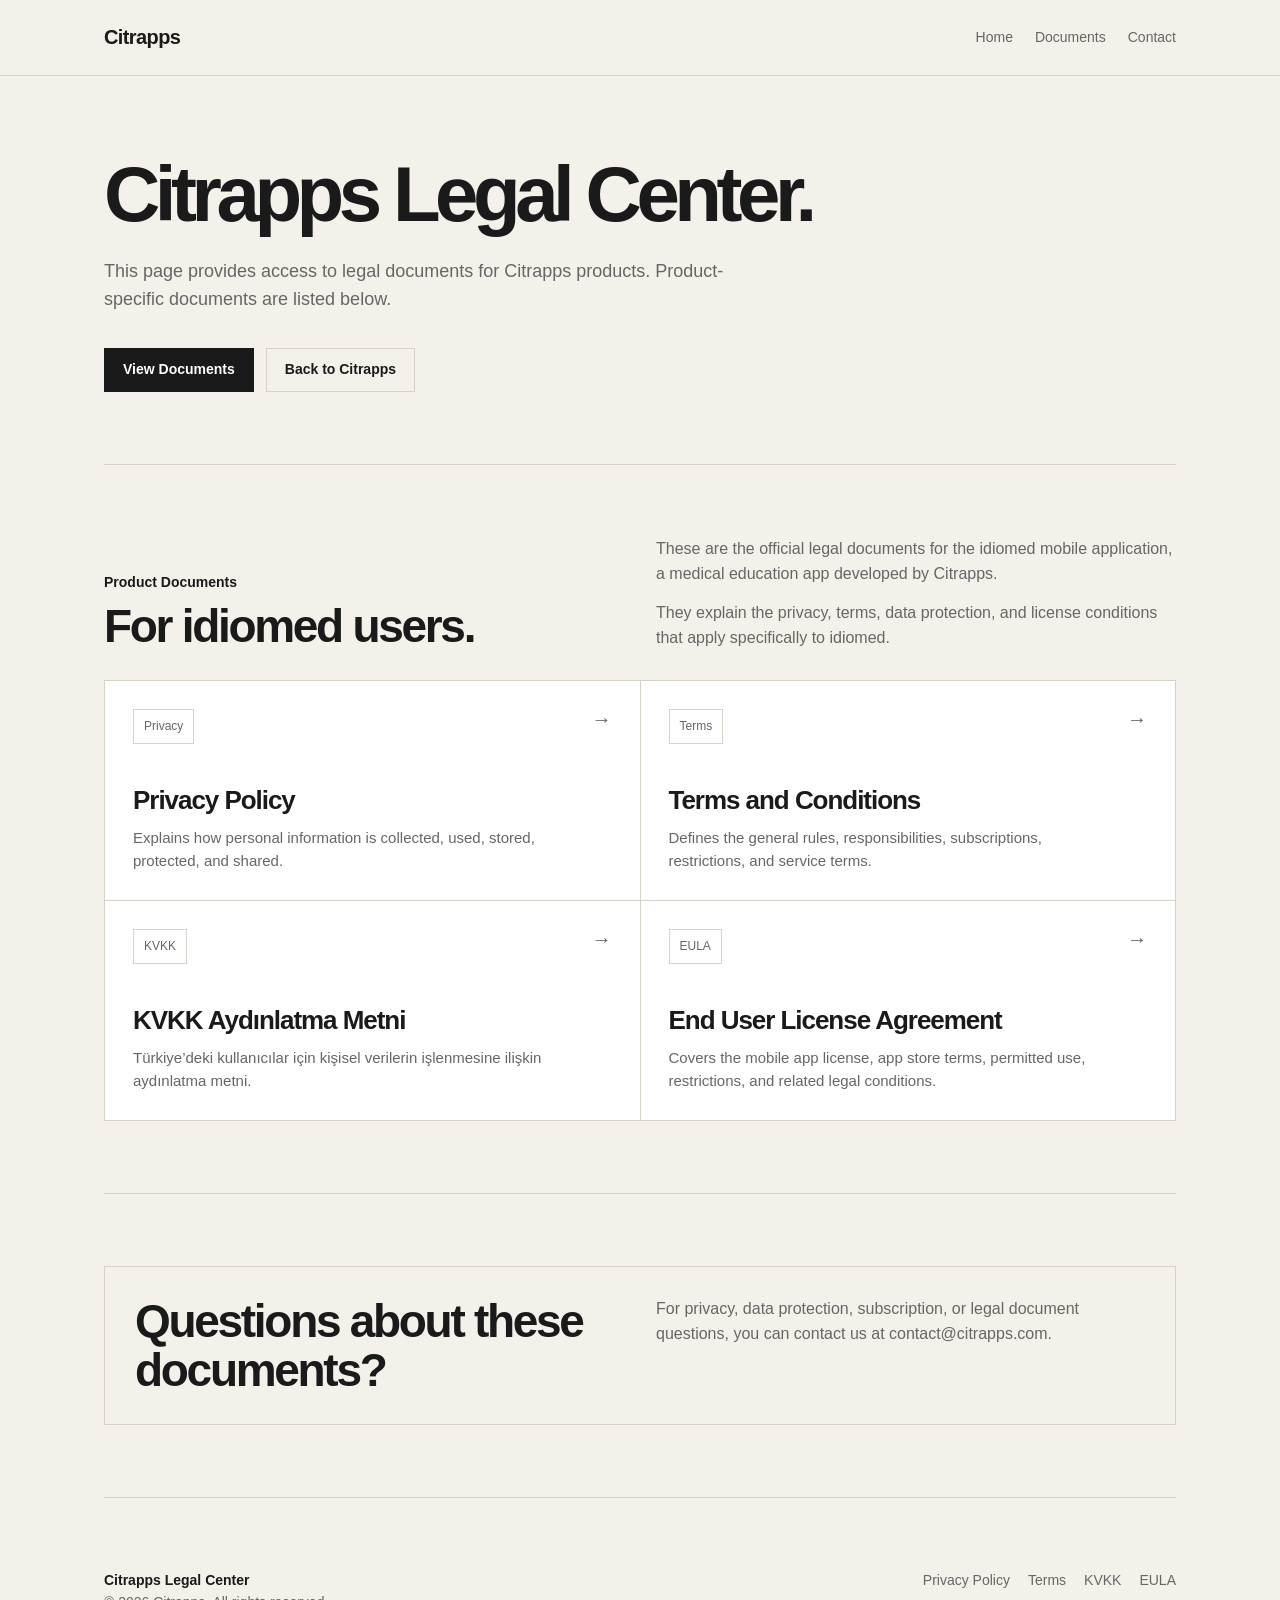
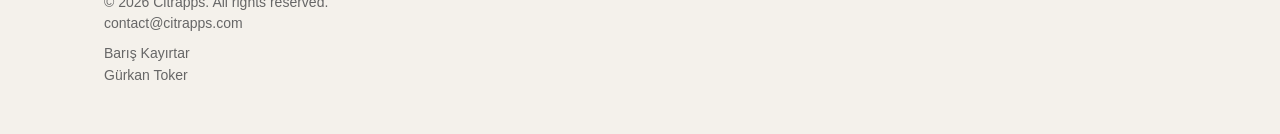
==== commit b0a380ba: "Update index.html" ====
--- a/index.html
+++ b/index.html
@@ -144,10 +144,10 @@
     }
 
     .section-head {
-      display: flex;
-      justify-content: space-between;
+      display: grid;
+      grid-template-columns: 1fr 1fr;
+      gap: 32px;
       align-items: end;
-      gap: 24px;
       margin-bottom: 30px;
     }
 
@@ -166,25 +166,17 @@
     }
 
     .section-note {
-      max-width: 440px;
-      color: var(--muted);
-      font-size: 15px;
-    }
-
-    .product-box {
-      border: 1px solid var(--border);
-      background: transparent;
-      padding: 30px;
-      margin-bottom: 30px;
-      display: grid;
-      grid-template-columns: 1fr 1fr;
-      gap: 32px;
-    }
-
-    .product-box p {
-      margin: 0;
       color: var(--muted);
       font-size: 16px;
+      max-width: 520px;
+    }
+
+    .section-note p {
+      margin: 0 0 14px;
+    }
+
+    .section-note p:last-child {
+      margin-bottom: 0;
     }
 
     .documents {
@@ -280,6 +272,11 @@
       color: var(--text);
     }
 
+    .footer-names {
+      margin-top: 8px;
+      color: var(--muted);
+    }
+
     .footer-links {
       display: flex;
       flex-wrap: wrap;
@@ -297,12 +294,7 @@
         align-items: flex-start;
       }
 
-      .section-head {
-        flex-direction: column;
-        align-items: flex-start;
-      }
-
-      .product-box,
+      .section-head,
       .simple-box {
         grid-template-columns: 1fr;
       }
@@ -388,25 +380,20 @@
       <div class="section-head">
         <div>
           <div class="section-label">Product Documents</div>
-          <h2>idiomed Legal Documents</h2>
-        </div>
-
-        <div class="section-note">
-          These are the official legal documents for the idiomed mobile
-          application, a medical education app developed by Citrapps.
-        </div>
-      </div>
-
-      <div class="product-box">
-        <div>
           <h2>For idiomed users.</h2>
         </div>
 
-        <p>
-          These documents explain the privacy, terms, data protection, and
-          license conditions that apply specifically to the idiomed mobile
-          application.
-        </p>
+        <div class="section-note">
+          <p>
+            These are the official legal documents for the idiomed mobile
+            application, a medical education app developed by Citrapps.
+          </p>
+
+          <p>
+            They explain the privacy, terms, data protection, and license
+            conditions that apply specifically to idiomed.
+          </p>
+        </div>
       </div>
 
       <div class="documents" aria-label="idiomed legal documents">
@@ -491,6 +478,11 @@
       <strong>Citrapps Legal Center</strong><br />
       © 2026 Citrapps. All rights reserved.<br />
       <a href="mailto:contact@citrapps.com">contact@citrapps.com</a>
+
+      <div class="footer-names">
+        Barış Kayırtar<br />
+        Gürkan Toker
+      </div>
     </div>
 
     <div class="footer-links">
